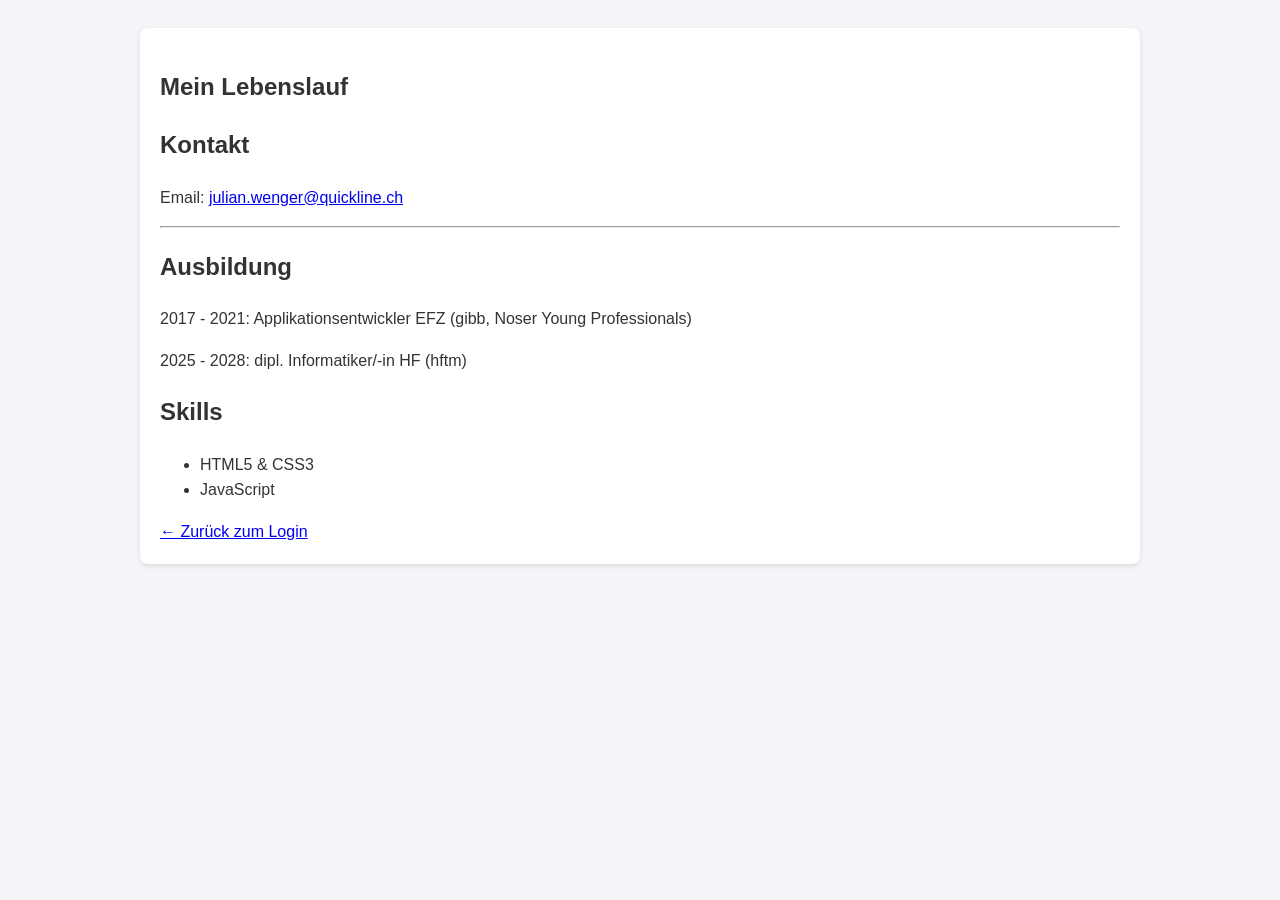
==== Start2026.html @ ceec424f "feat: CV-Seite mit noindex und Inhalten fertiggestellt" ====
<!DOCTYPE html>
<html lang="de">
<head>
    <meta charset="UTF-8">
    <meta name="robots" content="noindex">
    <title>Mein CV</title>
    <link rel="stylesheet" href="css/style.css">
</head>
<body>
    <main>
        <section>
            <h1>Mein Lebenslauf</h1>
            <h2>Kontakt</h2>
            <p>Email: <a href="mailto:julian.wenger@quickline.ch">julian.wenger@quickline.ch</a></p>
            <hr>
            <h2>Ausbildung</h2>
            <p>2017 - 2021: Applikationsentwickler EFZ (gibb, Noser Young Professionals)</p>
            <p>2025 - 2028: dipl. Informatiker/-in HF (hftm)</p>
            <h2>Skills</h2>
            <ul>
                <li>HTML5 & CSS3</li>
                <li>JavaScript</li>
            </ul>
            <a href="index.html">← Zurück zum Login</a>
        </section>
    </main>
</body>
</html>
---- css/style.css ----
:root {
    --primary-color: #0056b3;
    --bg-color: #f4f4f9;
    --card-bg: #fff;
}

body {
    font-family: Roboto, sans-serif;
    background: var(--bg-color);
    color: #333;
    padding: 20px;
    line-height: 1.6;
}

main {
    max-width: 1000px;
    margin: 0 auto;
}

section {
    background: var(--card-bg);
    padding: 20px;
    border-radius: 8px;
    margin-bottom: 20px;
    box-shadow: 0 2px 5px rgba(0,0,0,0.1); }

button {
    padding: 10px 20px;
    background-color: var(--primary-color);
    color: white; border: none;
    border-radius: 4px;
    cursor: pointer; }

input {
    padding: 10px;
    border: 1px solid #ccc;
    border-radius: 4px;
}
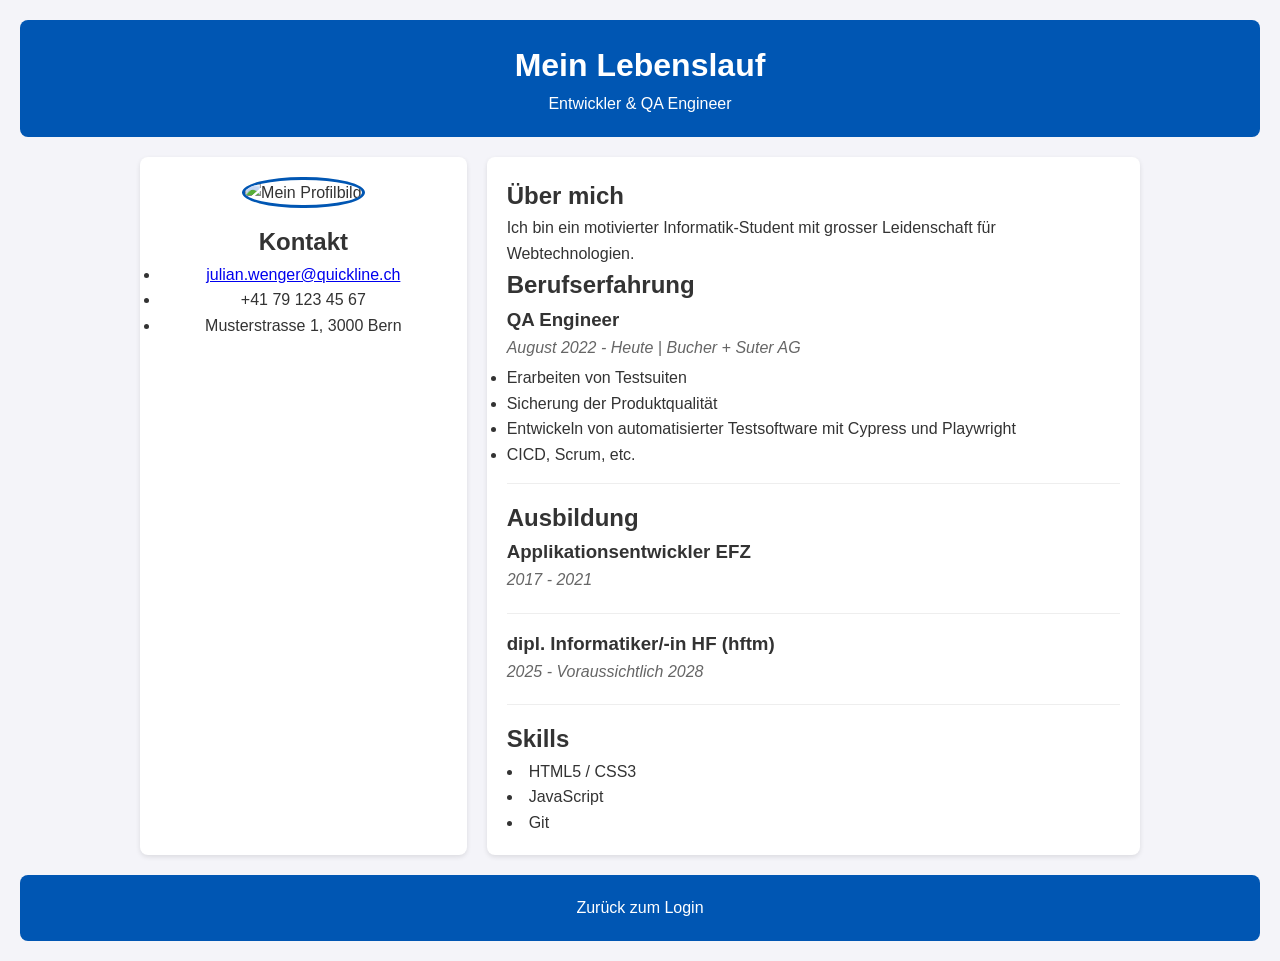
==== commit 9962ae5d: "feat: CV-Seite mit noindex und Inhalten fertiggestellt" ====
--- a/Start2026.html
+++ b/Start2026.html
@@ -2,27 +2,65 @@
 <html lang="de">
 <head>
     <meta charset="UTF-8">
+    <meta name="viewport" content="width=device-width, initial-scale=1.0">
     <meta name="robots" content="noindex">
-    <title>Mein CV</title>
+    <title>Curriculum Vitae</title>
     <link rel="stylesheet" href="css/style.css">
 </head>
 <body>
-    <main>
-        <section>
-            <h1>Mein Lebenslauf</h1>
-            <h2>Kontakt</h2>
-            <p>Email: <a href="mailto:julian.wenger@quickline.ch">julian.wenger@quickline.ch</a></p>
-            <hr>
-            <h2>Ausbildung</h2>
-            <p>2017 - 2021: Applikationsentwickler EFZ (gibb, Noser Young Professionals)</p>
-            <p>2025 - 2028: dipl. Informatiker/-in HF (hftm)</p>
-            <h2>Skills</h2>
+<header>
+    <h1>Mein Lebenslauf</h1>
+    <p>Entwickler & QA Engineer</p>
+</header>
+
+<main class="cv-grid">
+    <aside class="cv-sidebar">
+        <img src="img/profilbild.jpg" alt="Mein Profilbild" class="profile-img">
+        <h2>Kontakt</h2>
+        <ul>
+            <li><a href="mailto:julian.wenger@quickline.ch">julian.wenger@quickline.ch</a></li>
+            <li>+41 79 123 45 67</li>
+            <li>Musterstrasse 1, 3000 Bern</li>
+        </ul>
+    </aside>
+
+    <section class="cv-content">
+        <h2>Über mich</h2>
+        <p>Ich bin ein motivierter Informatik-Student mit grosser Leidenschaft für Webtechnologien.</p>
+
+        <h2>Berufserfahrung</h2>
+        <article class="cv-item">
+            <h3>QA Engineer</h3>
+            <p class="date">August 2022 - Heute | Bucher + Suter AG</p>
             <ul>
-                <li>HTML5 & CSS3</li>
-                <li>JavaScript</li>
+                <li>Erarbeiten von Testsuiten</li>
+                <li>Sicherung der Produktqualität</li>
+                <li>Entwickeln von automatisierter Testsoftware mit Cypress und Playwright</li>
+                <li>CICD, Scrum, etc.</li>
             </ul>
-            <a href="index.html">← Zurück zum Login</a>
-        </section>
-    </main>
+        </article>
+
+        <h2>Ausbildung</h2>
+        <article class="cv-item">
+            <h3>Applikationsentwickler EFZ</h3>
+            <p class="date">2017 - 2021</p>
+        </article>
+        <article class="cv-item">
+            <h3>dipl. Informatiker/-in HF (hftm)</h3>
+            <p class="date">2025 - Voraussichtlich 2028</p>
+        </article>
+
+        <h2>Skills</h2>
+        <ul class="skills-list">
+            <li>HTML5 / CSS3</li>
+            <li>JavaScript</li>
+            <li>Git</li>
+        </ul>
+    </section>
+</main>
+
+<footer>
+    <p><a href="index.html">Zurück zum Login</a></p>
+</footer>
 </body>
-</html>
+</html>
--- a/css/style.css
+++ b/css/style.css
@@ -1,15 +1,41 @@
 :root {
     --primary-color: #0056b3;
     --bg-color: #f4f4f9;
-    --card-bg: #fff;
+    --text-color: #333;
+    --card-bg: #ffffff;
+}
+
+* {
+    box-sizing: border-box;
+    margin: 0;
+    padding: 0;
 }
 
 body {
     font-family: Roboto, sans-serif;
-    background: var(--bg-color);
-    color: #333;
+    background-color: var(--bg-color);
+    color: var(--text-color);
+    line-height: 1.6;
     padding: 20px;
-    line-height: 1.6;
+}
+
+header, footer {
+    text-align: center;
+    background-color: var(--primary-color);
+    color: white;
+    padding: 20px;
+    border-radius: 8px;
+    margin-bottom: 20px;
+}
+
+footer {
+    margin-top: 20px;
+    margin-bottom: 0;
+}
+
+footer a {
+    color: white;
+    text-decoration: none;
 }
 
 main {
@@ -21,18 +47,92 @@
     background: var(--card-bg);
     padding: 20px;
     border-radius: 8px;
+    box-shadow: 0 2px 5px rgba(0,0,0,0.1);
     margin-bottom: 20px;
-    box-shadow: 0 2px 5px rgba(0,0,0,0.1); }
+}
+
+hr {
+    border: 0;
+    height: 1px;
+    background: #ccc;
+    margin: 20px 0;
+}
+
+.io-feld {
+    margin: 15px 0;
+}
+
+input {
+    padding: 10px;
+    font-size: 16px;
+    border: 1px solid #ccc;
+    border-radius: 4px;
+}
 
 button {
     padding: 10px 20px;
+    font-size: 16px;
     background-color: var(--primary-color);
-    color: white; border: none;
+    color: white;
+    border: none;
     border-radius: 4px;
-    cursor: pointer; }
+    cursor: pointer;
+}
 
-input {
-    padding: 10px;
-    border: 1px solid #ccc;
-    border-radius: 4px;
+button:hover {
+    background-color: #003d82;
 }
+
+.error-msg {
+    color: red;
+    font-size: 0.9em;
+}
+
+.cv-grid {
+    display: grid;
+    grid-template-columns: 1fr;
+    gap: 20px;
+}
+
+.cv-sidebar {
+    background: var(--card-bg);
+    padding: 20px;
+    border-radius: 8px;
+    text-align: center;
+    box-shadow: 0 2px 5px rgba(0,0,0,0.1);
+}
+
+.profile-img {
+    width: 150px;
+    height: 150px;
+    border-radius: 50%;
+    object-fit: cover;
+    margin-bottom: 15px;
+    border: 3px solid var(--primary-color);
+}
+
+.cv-content {
+    margin-bottom: 0;
+}
+
+.cv-item {
+    margin-bottom: 15px;
+    padding-bottom: 15px;
+    border-bottom: 1px solid #eee;
+}
+
+.date {
+    font-style: italic;
+    color: #666;
+    margin-bottom: 5px;
+}
+
+.skills-list {
+    list-style-position: inside;
+}
+
+@media (min-width: 768px) {
+    .cv-grid {
+        grid-template-columns: 1fr 2fr;
+    }
+}
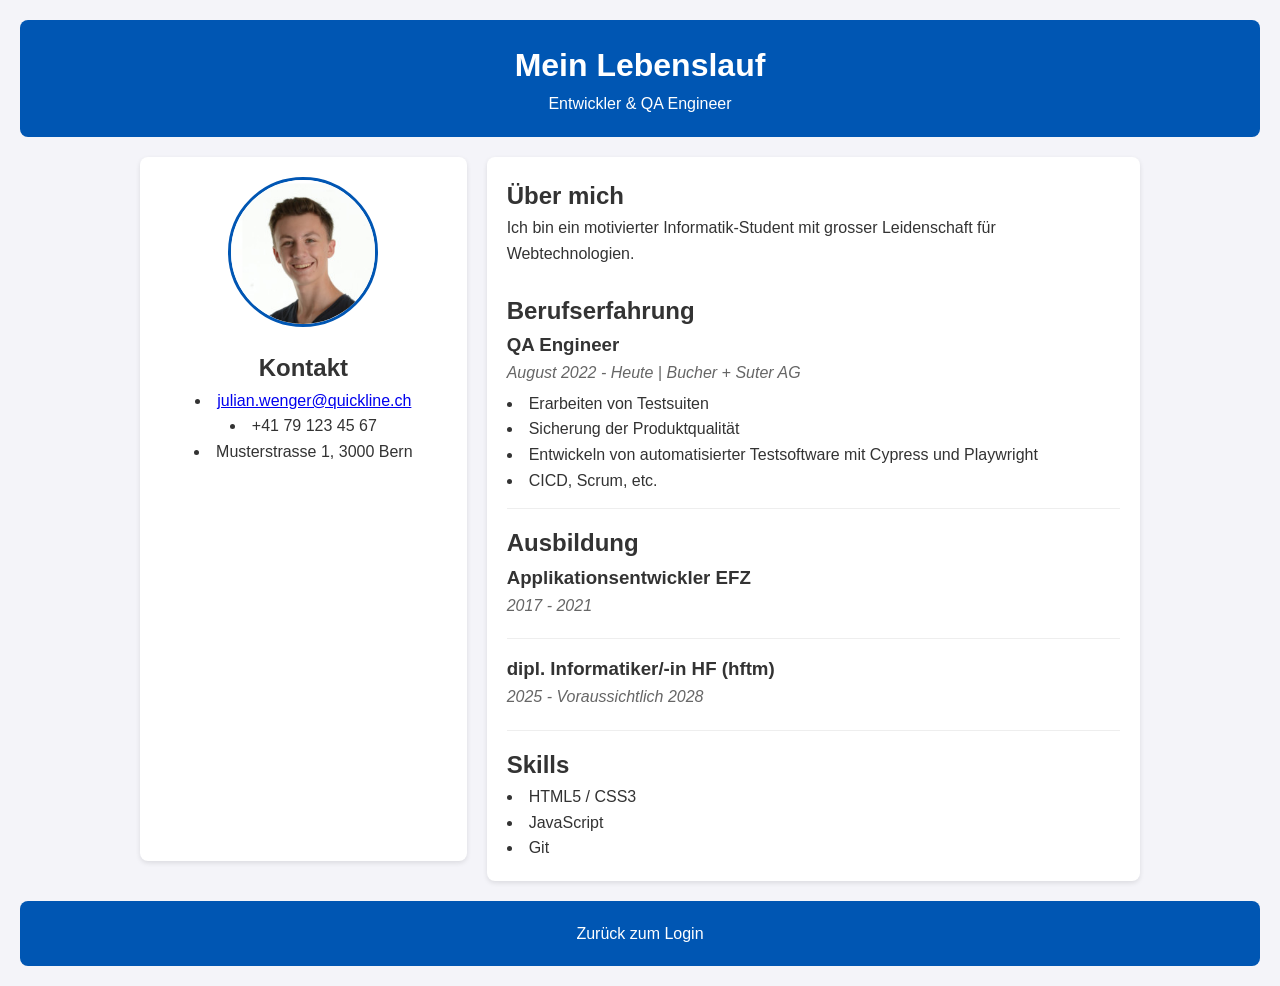
==== commit 535253e2: "feat: CV angepasst, Styling verbessert und Profilbild hinzugefügt" ====
--- a/Start2026.html
+++ b/Start2026.html
@@ -17,7 +17,7 @@
     <aside class="cv-sidebar">
         <img src="img/profilbild.jpg" alt="Mein Profilbild" class="profile-img">
         <h2>Kontakt</h2>
-        <ul>
+        <ul class="contact-list">
             <li><a href="mailto:julian.wenger@quickline.ch">julian.wenger@quickline.ch</a></li>
             <li>+41 79 123 45 67</li>
             <li>Musterstrasse 1, 3000 Bern</li>
@@ -27,12 +27,12 @@
     <section class="cv-content">
         <h2>Über mich</h2>
         <p>Ich bin ein motivierter Informatik-Student mit grosser Leidenschaft für Webtechnologien.</p>
-
+        <br>
         <h2>Berufserfahrung</h2>
         <article class="cv-item">
             <h3>QA Engineer</h3>
             <p class="date">August 2022 - Heute | Bucher + Suter AG</p>
-            <ul>
+            <ul class="job-details">
                 <li>Erarbeiten von Testsuiten</li>
                 <li>Sicherung der Produktqualität</li>
                 <li>Entwickeln von automatisierter Testsoftware mit Cypress und Playwright</li>
--- a/css/style.css
+++ b/css/style.css
@@ -43,7 +43,7 @@
     margin: 0 auto;
 }
 
-section {
+section, aside {
     background: var(--card-bg);
     padding: 20px;
     border-radius: 8px;
@@ -127,7 +127,7 @@
     margin-bottom: 5px;
 }
 
-.skills-list {
+.skills-list, .contact-list, .education-list, .job-details {
     list-style-position: inside;
 }
 
